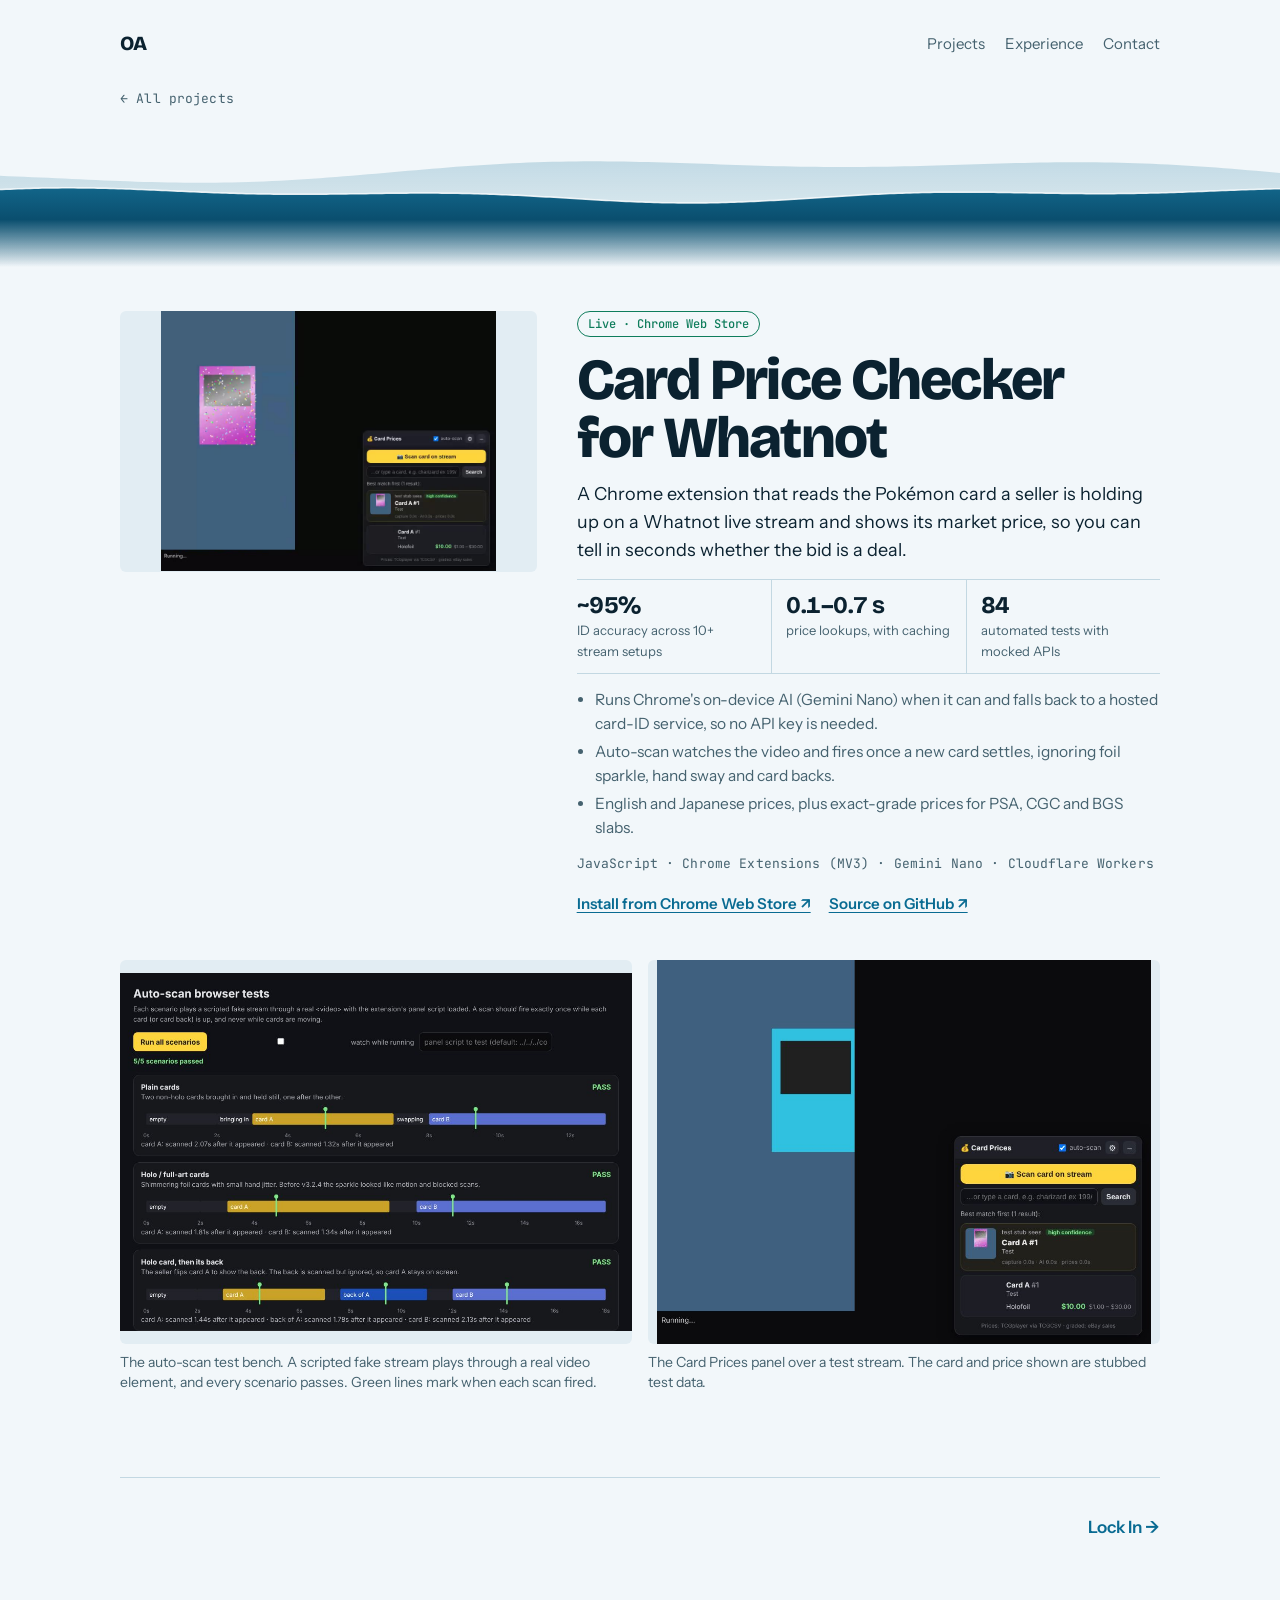
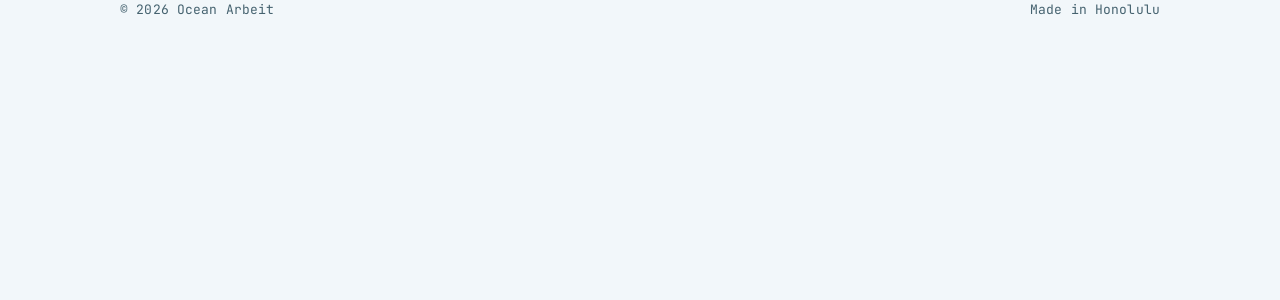
==== pricechecker.html @ 44af9f53 "Split projects onto their own pages The index's Work section becomes a three-card grid linking to pr" ====
<!doctype html>
<html lang="en">
<head>
<meta charset="utf-8">
<meta name="viewport" content="width=device-width, initial-scale=1, viewport-fit=cover">
<title>Card Price Checker · Ocean Arbeit</title>
<meta name="description" content="A Chrome extension that reads the Pokémon card on a Whatnot live stream and shows its market price.">
<link rel="preconnect" href="https://fonts.googleapis.com">
<link rel="preconnect" href="https://fonts.gstatic.com" crossorigin>
<link rel="stylesheet" href="https://fonts.googleapis.com/css2?family=Bricolage+Grotesque:opsz,wght@12..96,500;12..96,700;12..96,800&family=Instrument+Sans:wght@400;500;600&family=JetBrains+Mono:wght@400;500&display=swap">
<link rel="stylesheet" href="assets/site.css">
</head>
<body>
<div class="wrap">
  <header class="top">
    <a class="mark" href="index.html" aria-label="Ocean Arbeit, home">OA</a>
    <nav class="nav" aria-label="Sections">
      <a href="index.html#work">Projects</a>
      <a href="index.html#experience">Experience</a>
      <a href="index.html#contact">Contact</a>
    </nav>
  </header>
  <div class="crumb mono"><a href="index.html#work">← All projects</a></div>
</div>

<div class="sea sea-slim" id="sea" aria-hidden="true">
  <canvas id="sea-canvas"></canvas>
</div>

<div class="wrap">
  <section class="project-page">
      <!-- Card Price Checker -->
      <article class="project">
        <figure class="figure media">
          <video src="assets/pricecheck-demo.mp4" poster="assets/pricecheck-demo-poster.jpg" autoplay muted loop playsinline aria-label="Demo: a holo card appears on a test stream and the Card Prices panel scans it automatically"></video>
        </figure>
        <div class="p-body">
          <div class="p-top">
            <span class="pill live">Live · Chrome Web Store</span>
          </div>
          <h1>Card Price Checker for Whatnot</h1>
          <p class="lede">A Chrome extension that reads the Pokémon card a seller is holding up on a Whatnot live stream and shows its market price, so you can tell in seconds whether the bid is a deal.</p>
          <ul class="facts">
            <li><b>~95%</b><span>ID accuracy across 10+ stream setups</span></li>
            <li><b>0.1–0.7 s</b><span>price lookups, with caching</span></li>
            <li><b>84</b><span>automated tests with mocked APIs</span></li>
          </ul>
          <ul class="detail">
            <li>Runs Chrome's on-device AI (Gemini Nano) when it can and falls back to a hosted card-ID service, so no API key is needed.</li>
            <li>Auto-scan watches the video and fires once a new card settles, ignoring foil sparkle, hand sway and card backs.</li>
            <li>English and Japanese prices, plus exact-grade prices for PSA, CGC and BGS slabs.</li>
          </ul>
          <div class="stack mono">JavaScript · Chrome Extensions (MV3) · Gemini Nano · Cloudflare Workers</div>
          <div class="p-links">
            <a href="https://chromewebstore.google.com/detail/card-price-checker-for-wh/ipnheelahlheggemeckmlbckkbfpjboh">Install from Chrome Web Store ↗</a>
            <a href="https://github.com/OceanAKA/WhatnotPriceChecker">Source on GitHub ↗</a>
          </div>
        </div>
        <div class="gallery cols-2">
          <figure class="shot">
            <button class="zoom" type="button" aria-label="Enlarge: auto-scan test results"><img src="assets/pricecheck-bench.jpg" alt="Auto-scan browser test results: 5 of 5 scenarios passed, with timelines marking when each scan fired" width="1000" height="700"></button>
            <figcaption>The auto-scan test bench. A scripted fake stream plays through a real video element, and every scenario passes. Green lines mark when each scan fired.</figcaption>
          </figure>
          <figure class="shot">
            <button class="zoom" type="button" aria-label="Enlarge: Card Prices panel"><img src="assets/pricecheck-panel.jpg" alt="The Card Prices panel beside a test stream, showing a matched card and its price" width="900" height="700"></button>
            <figcaption>The Card Prices panel over a test stream. The card and price shown are stubbed test data.</figcaption>
          </figure>
        </div>
      </article>
  </section>

  <nav class="pager" aria-label="More projects">
    <span></span>
    <a href="lockin.html">Lock In →</a>
  </nav>

  <footer class="mono">
    <span>© 2026 Ocean Arbeit</span>
    <span id="floor">Made in Honolulu</span>
  </footer>
</div>

<div class="depth mono" id="depth" aria-hidden="true">▼ 0 m</div>

<dialog class="lightbox" id="lightbox" aria-label="Enlarged screenshot">
  <figure><img id="lightbox-img" alt=""><figcaption id="lightbox-cap"></figcaption></figure>
  <button class="close" id="lightbox-close" type="button" aria-label="Close">×</button>
</dialog>

<script src="assets/ocean.js"></script>
</body>
</html>
---- assets/site.css ----
/* Layout: one 1120px column; hero over an animated sea band, work rows, experience list, contact. Theme: shoreline — pale sea-glass light theme, deep-water dark theme. */
:root {
  --bg: #F2F7FA;
  --surface: #E2EDF3;
  --line: #C3D8E2;
  --fg: #0B2230;
  --muted: #45626F;
  --accent: #096B92;
  --accent-soft: #CFE6F0;
  --warm: #BE4B33;
  --ok: #0F7D5C;
  --bg-deep: #C8DCEA;
  --spark: rgba(10, 90, 130, 0.6);
  --kelp-1: #2F7D5B;
  --kelp-2: #45936B;
  --sea-back: rgba(9, 107, 146, 0.20);
  --sea-front-a: #19789F;
  --sea-front-b: #0A4E6E;
  --foam: rgba(255, 255, 255, 0.85);
  --font-display: "Bricolage Grotesque", "Avenir Next", "Segoe UI", system-ui, sans-serif;
  --font-body: "Instrument Sans", "Helvetica Neue", "Segoe UI", system-ui, sans-serif;
  --font-mono: "JetBrains Mono", ui-monospace, "SFMono-Regular", Menlo, Consolas, monospace;
}
@media (prefers-color-scheme: dark) {
  :root:not([data-theme="light"]) {
    --bg: #06121C; --surface: #0C1F2D; --line: #1C3A4D; --fg: #DCEBF3; --muted: #92AFC0;
    --accent: #4FC3E8; --accent-soft: #0E3345; --warm: #F2936C; --ok: #5BD6A8;
    --bg-deep: #01060C;
    --spark: rgba(140, 235, 255, 0.85);
    --kelp-1: #1E5C45;
    --kelp-2: #2E7E5B;
    --sea-back: rgba(79, 195, 232, 0.13); --sea-front-a: #11425D; --sea-front-b: #081F2E; --foam: rgba(126, 206, 235, 0.55);
    color-scheme: dark;
  }
}
:root[data-theme="dark"] {
  --bg: #06121C; --surface: #0C1F2D; --line: #1C3A4D; --fg: #DCEBF3; --muted: #92AFC0;
  --accent: #4FC3E8; --accent-soft: #0E3345; --warm: #F2936C; --ok: #5BD6A8;
  --bg-deep: #01060C;
  --spark: rgba(140, 235, 255, 0.85);
  --kelp-1: #1E5C45;
  --kelp-2: #2E7E5B;
  --sea-back: rgba(79, 195, 232, 0.13); --sea-front-a: #11425D; --sea-front-b: #081F2E; --foam: rgba(126, 206, 235, 0.55);
  color-scheme: dark;
}

* { box-sizing: border-box; }
html, body { margin: 0; overflow-x: clip; }
html { scrollbar-width: none; }
html::-webkit-scrollbar, body::-webkit-scrollbar { display: none; }
body {
  background: var(--bg);
  transition: background-color 0.3s linear;
  color: var(--fg);
  font-family: var(--font-body);
  font-size: 17px;
  line-height: 1.55;
  -webkit-font-smoothing: antialiased;
}
/* Krillion-style descent: the page darkens with scroll depth (--depth01 set by the gauge) */
@supports (background: color-mix(in oklab, red 50%, blue)) {
  body { background: color-mix(in oklab, var(--bg-deep) calc(var(--depth01, 0) * 100%), var(--bg)); }
}
a { color: var(--accent); text-underline-offset: 3px; text-decoration-thickness: 1px; }
a:hover { text-decoration-thickness: 2px; }
:focus-visible { outline: 2px solid var(--accent); outline-offset: 3px; border-radius: 3px; }
h1, h2, h3 { font-family: var(--font-display); text-wrap: balance; margin: 0; }
p { margin: 0; }

.wrap {
  max-width: 1120px;
  margin: 0 auto;
  padding-left: max(16px, env(safe-area-inset-left, 0px));
  padding-right: max(16px, env(safe-area-inset-right, 0px));
}
@media (min-width: 720px) {
  .wrap { padding-left: max(40px, env(safe-area-inset-left, 0px)); padding-right: max(40px, env(safe-area-inset-right, 0px)); }
}

.mono { font-family: var(--font-mono); font-size: 13px; letter-spacing: 0.01em; }
.label {
  font-family: var(--font-mono);
  font-size: 12px;
  text-transform: uppercase;
  letter-spacing: 0.12em;
  color: var(--muted);
}

/* Top bar */
.top { padding-block: 22px; display: flex; justify-content: space-between; align-items: center; gap: 16px; flex-wrap: wrap; }
.mark { font-family: var(--font-display); font-weight: 800; font-size: 20px; color: var(--fg); text-decoration: none; letter-spacing: -0.02em; }
.nav { display: flex; gap: 20px; flex-wrap: wrap; }
.nav a { color: var(--muted); text-decoration: none; font-size: 15px; padding-block: 10px; }
.nav a:hover { color: var(--fg); }

/* Hero */
.hero {
  display: grid;
  grid-template-columns: minmax(0, 1.55fr) minmax(0, 1fr);
  gap: 56px;
  align-items: end;
  padding-block: 56px 40px;
}
.hero h1 {
  font-size: clamp(56px, 10vw, 128px);
  font-weight: 800;
  line-height: 0.9;
  letter-spacing: -0.045em;
}
.hero h1 span { display: block; color: var(--accent); }
.intro { margin-top: 28px; font-size: 20px; max-width: 34ch; color: var(--fg); }
.intro strong { font-weight: 600; }
.hero-links { margin-top: 28px; display: flex; gap: 12px; flex-wrap: wrap; }
.btn {
  display: inline-flex; align-items: center; gap: 8px;
  min-height: 44px; padding: 0 18px;
  border-radius: 999px;
  font-weight: 600; font-size: 15px;
  text-decoration: none;
  border: 1px solid var(--line);
  color: var(--fg);
  background: transparent;
  cursor: pointer;
  font-family: var(--font-body);
}
.btn:hover { border-color: var(--fg); }
.btn.primary { background: var(--fg); color: var(--bg); border-color: var(--fg); }
.btn.primary:hover { background: var(--accent); border-color: var(--accent); }
.btn svg { width: 16px; height: 16px; }

.field {
  border: 1px solid var(--line);
  border-radius: 6px;
  background: var(--surface);
  padding: 20px 22px;
  display: grid;
  grid-template-columns: auto minmax(0, 1fr);
  column-gap: 18px;
  row-gap: 12px;
  font-size: 15px;
}
.field dt { font-family: var(--font-mono); font-size: 12px; text-transform: uppercase; letter-spacing: 0.1em; color: var(--muted); padding-top: 3px; }
.field dd { margin: 0; min-width: 0; }
.field .sub { color: var(--muted); font-size: 13px; font-family: var(--font-mono); }
.status { display: inline-flex; align-items: center; gap: 8px; font-weight: 600; color: var(--ok); }
.status::before { content: ""; width: 8px; height: 8px; border-radius: 50%; background: var(--ok); box-shadow: 0 0 0 4px color-mix(in srgb, var(--ok) 22%, transparent); }
#clock { font-variant-numeric: tabular-nums; }

/* The sea: a full-bleed animated water band under the hero. Pointer strokes ripple it; a press splashes. */
.sea {
  position: relative;
  height: 200px;
  touch-action: pan-y; /* vertical scroll still works over the water on touch */
}
.sea canvas { position: absolute; inset: 0; width: 100%; height: 100%; display: block; cursor: pointer; }
.sea .hint {
  position: absolute; right: max(18px, env(safe-area-inset-right, 0px)); top: 6px;
  font-family: var(--font-mono); font-size: 11px; letter-spacing: 0.1em; text-transform: uppercase;
  color: var(--muted); pointer-events: none;
}

/* The deep: full-page layer for drops, zone animals and bioluminescence */
#deep-canvas { position: absolute; top: 0; left: 0; width: 100%; z-index: -1; pointer-events: none; }

/* Depth gauge: stands in for the hidden scrollbar */
.depth {
  position: fixed; right: 10px; top: 50%;
  transform: translateY(-50%);
  writing-mode: vertical-rl;
  font-family: var(--font-mono); font-size: 11px; letter-spacing: 0.12em;
  color: var(--muted);
  opacity: 0; transition: opacity 0.4s ease;
  pointer-events: none; z-index: 5;
  font-variant-numeric: tabular-nums;
}
.depth[data-on="true"] { opacity: 0.85; }

/* Wave rule between sections */
.wave-rule { color: var(--line); height: 12px; }
.wave-rule svg { width: 100%; height: 100%; display: block; }
.wave-rule path { stroke: currentColor; fill: none; stroke-width: 1.5; vector-effect: non-scaling-stroke; }

/* Sections */
section { padding-block: 80px 24px; }
#work { padding-top: 56px; }
.sec-head { display: flex; justify-content: space-between; align-items: baseline; gap: 16px; flex-wrap: wrap; margin-bottom: 40px; }
.sec-head h2 { font-size: clamp(32px, 5vw, 48px); font-weight: 700; letter-spacing: -0.03em; line-height: 1; }

/* Work */
.work { display: flex; flex-direction: column; gap: 32px; }
.project {
  display: grid;
  grid-template-columns: minmax(0, 5fr) minmax(0, 7fr);
  gap: 40px;
  padding-bottom: 32px;
  border-bottom: 1px solid var(--line);
}
.project:last-child { border-bottom: 0; }
.figure {
  background: var(--surface);
  border-radius: 6px;
  aspect-ratio: 16 / 10;
  max-width: 100%;
  display: flex;
  align-items: center;
  justify-content: center;
  overflow: hidden;
}
.figure.media { margin: 0; padding: 0; }
.figure video, .figure img { width: 100%; height: 100%; object-fit: contain; display: block; }
.figure video.phone { width: auto; max-width: 100%; height: calc(100% - 32px); border-radius: 18px; border: 1px solid var(--line); background: #fff; }
.figure .zoom { width: 100%; height: 100%; }
.figure .zoom img { object-fit: cover; }

.gallery { grid-column: 1 / -1; display: grid; gap: 16px; }
.figure.tall { aspect-ratio: 1 / 1; }
.gallery.cols-3 .shot .zoom { aspect-ratio: 3 / 4; }
.gallery.cols-2 { grid-template-columns: repeat(2, minmax(0, 1fr)); }
.gallery.cols-3 { grid-template-columns: repeat(3, minmax(0, 1fr)); }
.gallery.cols-4 { grid-template-columns: repeat(4, minmax(0, 1fr)); }
.shot { margin: 0; display: flex; flex-direction: column; gap: 8px; min-width: 0; }
.shot .zoom, .shot video { aspect-ratio: 4 / 3; max-width: 100%; width: 100%; background: var(--surface); border-radius: 6px; }
.shot video { object-fit: cover; display: block; }
.shot img { width: 100%; height: 100%; object-fit: contain; display: block; }
.shot figcaption { font-size: 14px; color: var(--muted); line-height: 1.45; }
.zoom { position: relative; display: block; padding: 0; border: 0; margin: 0; cursor: zoom-in; overflow: hidden; background: var(--surface); border-radius: 6px; }
.zoom img { position: absolute; inset: 0; transition: transform 0.4s ease; }
.zoom:hover img { transform: scale(1.03); }

.lightbox { border: 0; padding: 0; background: transparent; max-width: min(1200px, calc(100vw - 32px)); max-height: calc(100vh - 32px); overflow: visible; }
.lightbox::backdrop { background: rgba(3, 12, 19, 0.88); }
.lightbox figure { margin: 0; display: flex; flex-direction: column; gap: 10px; align-items: center; }
.lightbox img { max-width: 100%; max-height: calc(100vh - 120px); width: auto; height: auto; border-radius: 6px; display: block; }
.lightbox figcaption { color: #DCEBF3; font-size: 15px; max-width: 70ch; text-align: center; }
.lightbox .close { position: absolute; top: -8px; right: -8px; width: 44px; height: 44px; border-radius: 50%; border: 0; background: #DCEBF3; color: #06121C; font-size: 22px; line-height: 1; cursor: pointer; }

.p-body { display: flex; flex-direction: column; gap: 14px; min-width: 0; }
.p-top { display: flex; align-items: center; gap: 10px; flex-wrap: wrap; }
.pill {
  font-family: var(--font-mono); font-size: 12px; font-weight: 500;
  padding: 3px 10px; border-radius: 999px;
  border: 1px solid currentColor;
  line-height: 1.5;
}
.pill.live { color: var(--ok); }
.pill.beta { color: var(--warm); }
.project h3 { font-size: 30px; font-weight: 700; letter-spacing: -0.02em; line-height: 1.1; }
.project .lede { font-size: 18px; max-width: 58ch; }
.facts { list-style: none; margin: 0; padding: 0; display: grid; grid-template-columns: repeat(3, minmax(0, 1fr)); gap: 0; border-top: 1px solid var(--line); border-bottom: 1px solid var(--line); }
.facts li { padding: 12px 14px 12px 0; display: flex; flex-direction: column; gap: 2px; }
.facts li + li { padding-left: 14px; border-left: 1px solid var(--line); }
.facts b { font-family: var(--font-display); font-size: 24px; font-weight: 700; letter-spacing: -0.02em; font-variant-numeric: tabular-nums; line-height: 1.1; }
.facts span { font-size: 13px; color: var(--muted); }
.detail { margin: 0; padding-left: 18px; color: var(--muted); font-size: 15.5px; display: flex; flex-direction: column; gap: 4px; max-width: 64ch; }
.stack { display: flex; flex-wrap: wrap; gap: 6px 14px; color: var(--muted); }
.p-links { display: flex; gap: 18px; flex-wrap: wrap; font-weight: 600; font-size: 15px; }
.p-links a { display: inline-flex; align-items: center; gap: 6px; min-height: 32px; }

/* Experience */
.split { display: grid; grid-template-columns: minmax(0, 7fr) minmax(0, 4fr); gap: 64px; }
.timeline { list-style: none; margin: 0; padding: 0; display: flex; flex-direction: column; }
.timeline li { display: grid; grid-template-columns: 150px minmax(0, 1fr); gap: 20px; padding-block: 20px; border-top: 1px solid var(--line); }
.timeline li:last-child { border-bottom: 1px solid var(--line); }
.when { font-family: var(--font-mono); font-size: 13px; color: var(--muted); font-variant-numeric: tabular-nums; padding-top: 3px; }
.timeline h3 { font-family: var(--font-body); font-size: 18px; font-weight: 600; line-height: 1.3; }
.timeline .org { color: var(--muted); font-size: 15px; }
.timeline p { margin-top: 8px; font-size: 15.5px; max-width: 60ch; }

.side { display: flex; flex-direction: column; gap: 40px; }
.side h3 { font-size: 22px; font-weight: 700; letter-spacing: -0.01em; margin-bottom: 12px; }
.edu p { font-size: 15.5px; }
.edu .course { margin-top: 10px; color: var(--muted); font-size: 14.5px; }
.skills { display: flex; flex-direction: column; gap: 16px; }
.skills .label { margin-bottom: 6px; }
.chips { display: flex; flex-wrap: wrap; gap: 6px; }
.chip { font-size: 14px; padding: 4px 10px; border-radius: 4px; background: var(--surface); border: 1px solid var(--line); }

/* Contact */
.contact { padding-block: 96px 64px; }
.contact-box { display: grid; grid-template-columns: minmax(0, 1.2fr) minmax(0, 1fr); gap: 48px; align-items: end; border-top: 3px solid var(--fg); padding-top: 40px; }
.contact h2 { font-size: clamp(40px, 7vw, 80px); font-weight: 800; letter-spacing: -0.04em; line-height: 0.95; }
.contact p { margin-top: 18px; color: var(--muted); font-size: 18px; max-width: 40ch; }
.reach { display: flex; flex-direction: column; gap: 0; }
.reach-row { display: flex; justify-content: space-between; align-items: center; gap: 12px; padding-block: 14px; border-bottom: 1px solid var(--line); flex-wrap: wrap; }
.reach-row .val { font-size: 17px; font-weight: 500; overflow-wrap: anywhere; min-width: 0; user-select: all; }
.copy { min-height: 36px; padding: 0 14px; font-size: 13px; }
.copy[data-done="true"] { color: var(--ok); border-color: var(--ok); }

footer { padding-block: 24px 48px; color: var(--muted); display: flex; justify-content: space-between; gap: 12px; flex-wrap: wrap; }

/* Motion: one load sequence */
@media (prefers-reduced-motion: no-preference) {
  .rise { animation: rise 0.7s cubic-bezier(.2,.7,.2,1) both; }
  .rise.d1 { animation-delay: 0.08s; } .rise.d2 { animation-delay: 0.16s; } .rise.d3 { animation-delay: 0.24s; }
  @keyframes rise { from { transform: translateY(14px); opacity: 0.001; } to { transform: none; opacity: 1; } }
}

@media (max-width: 860px) {
  .hero { grid-template-columns: minmax(0, 1fr); gap: 40px; padding-block: 32px 56px; }
  .project { grid-template-columns: minmax(0, 1fr); gap: 20px; }
  .split { grid-template-columns: minmax(0, 1fr); gap: 56px; }
  .contact-box { grid-template-columns: minmax(0, 1fr); gap: 32px; }
  .gallery.cols-4 { grid-template-columns: repeat(2, minmax(0, 1fr)); }
}
@media (max-width: 520px) {
  body { font-size: 16px; }
  .intro { font-size: 18px; }
  .facts { grid-template-columns: minmax(0, 1fr); }
  .facts li + li { padding-left: 0; border-left: 0; border-top: 1px solid var(--line); }
  .facts li { flex-direction: row; align-items: baseline; gap: 10px; }
  .timeline li { grid-template-columns: minmax(0, 1fr); gap: 4px; }
  .project h3 { font-size: 26px; }
  section { padding-block: 64px 16px; }
  .sea { height: 130px; }
  .sea .hint { display: none; }
  .depth { right: 4px; }
  .gallery.cols-2 { grid-template-columns: minmax(0, 1fr); }
  .gallery.cols-3 { gap: 10px; }
  .gallery.cols-3 .shot .zoom { aspect-ratio: 9 / 16; }
  .gallery.cols-3 figcaption { font-size: 12.5px; }
  .figure.tall { aspect-ratio: 4 / 5; }
  .gallery { gap: 24px; }
}


/* ---------- Project cards on the index ---------- */
.pcards { display: grid; grid-template-columns: repeat(3, minmax(0, 1fr)); gap: 28px 24px; }
.pcard { display: flex; flex-direction: column; gap: 10px; text-decoration: none; color: var(--fg); min-width: 0; }
.pcard .thumb { aspect-ratio: 16 / 10; max-width: 100%; overflow: hidden; border-radius: 6px; background: var(--surface); display: block; }
.pcard .thumb img { width: 100%; height: 100%; object-fit: cover; display: block; transition: transform 0.4s ease; }
.pcard:hover .thumb img { transform: scale(1.04); }
.pcard .pill { align-self: flex-start; }
.pcard h3 { font-size: 24px; font-weight: 700; letter-spacing: -0.02em; }
.pcard p { color: var(--muted); font-size: 15.5px; max-width: 42ch; }
.pcard .more { font-weight: 600; color: var(--accent); font-size: 15px; margin-top: 2px; }
.pcard:hover .more { text-decoration: underline; text-underline-offset: 3px; }

/* ---------- Project pages ---------- */
.sea-slim { height: 150px; }
.crumb { padding-block: 2px 8px; }
.crumb a { color: var(--muted); text-decoration: none; }
.crumb a:hover { color: var(--fg); }
.project-page { padding-block: 44px 24px; }
.project h1 { font-family: var(--font-display); font-size: clamp(36px, 6vw, 58px); font-weight: 800; letter-spacing: -0.03em; line-height: 1; margin: 0; text-wrap: balance; }
.pager { display: flex; justify-content: space-between; gap: 16px; padding-block: 36px; border-top: 1px solid var(--line); margin-top: 28px; font-weight: 600; }
.pager a { text-decoration: none; }
.pager a:hover { text-decoration: underline; text-underline-offset: 3px; }
@media (max-width: 860px) { .pcards { grid-template-columns: minmax(0, 1fr); } }
@media (max-width: 520px) { .sea-slim { height: 110px; } }
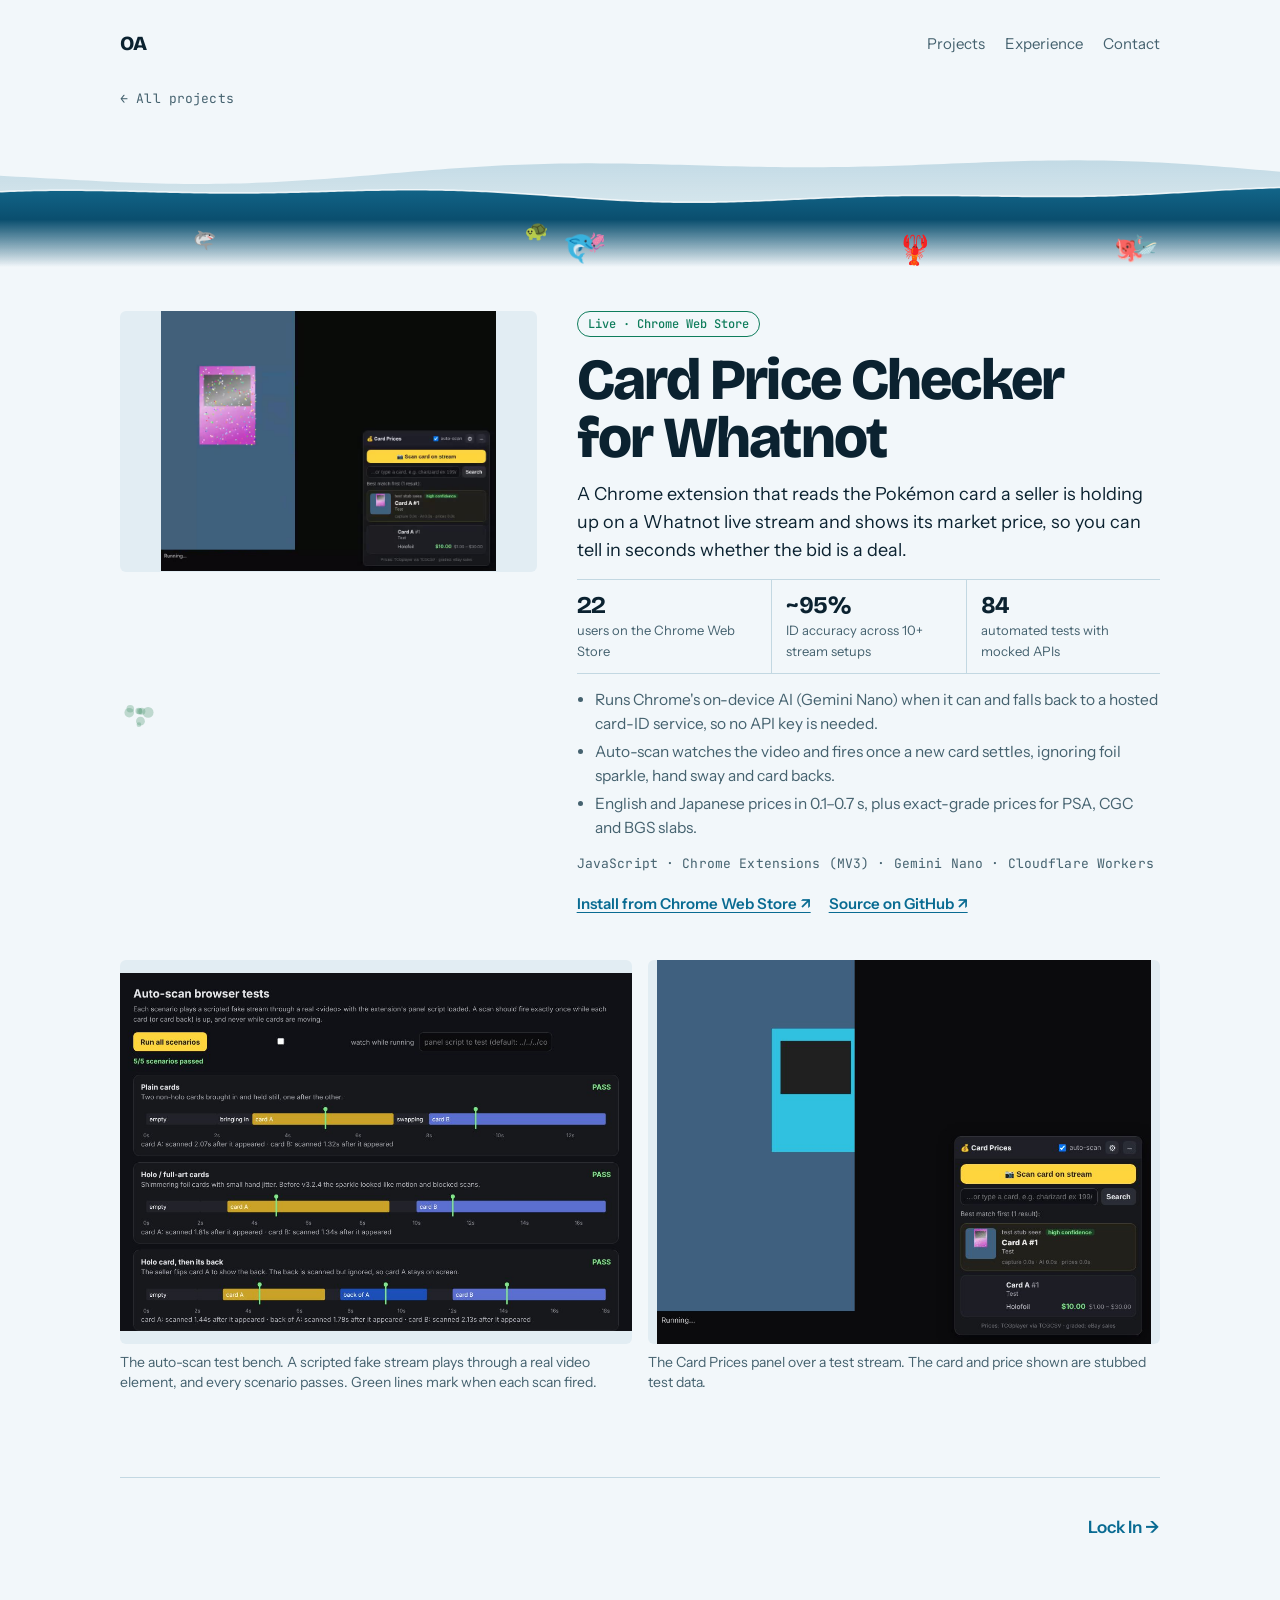
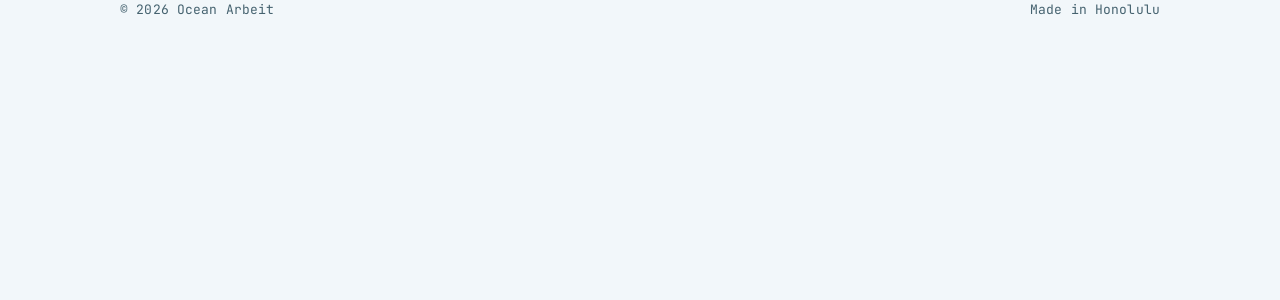
==== commit d316fcda: "Card Price Checker: 22 users on the Chrome Web Store Co-Authored-By: Claude Fable 5 <noreply@anthrop" ====
--- a/pricechecker.html
+++ b/pricechecker.html
@@ -41,14 +41,14 @@
           <h1>Card Price Checker for Whatnot</h1>
           <p class="lede">A Chrome extension that reads the Pokémon card a seller is holding up on a Whatnot live stream and shows its market price, so you can tell in seconds whether the bid is a deal.</p>
           <ul class="facts">
+            <li><b>22</b><span>users on the Chrome Web Store</span></li>
             <li><b>~95%</b><span>ID accuracy across 10+ stream setups</span></li>
-            <li><b>0.1–0.7 s</b><span>price lookups, with caching</span></li>
             <li><b>84</b><span>automated tests with mocked APIs</span></li>
           </ul>
           <ul class="detail">
             <li>Runs Chrome's on-device AI (Gemini Nano) when it can and falls back to a hosted card-ID service, so no API key is needed.</li>
             <li>Auto-scan watches the video and fires once a new card settles, ignoring foil sparkle, hand sway and card backs.</li>
-            <li>English and Japanese prices, plus exact-grade prices for PSA, CGC and BGS slabs.</li>
+            <li>English and Japanese prices in 0.1–0.7 s, plus exact-grade prices for PSA, CGC and BGS slabs.</li>
           </ul>
           <div class="stack mono">JavaScript · Chrome Extensions (MV3) · Gemini Nano · Cloudflare Workers</div>
           <div class="p-links">
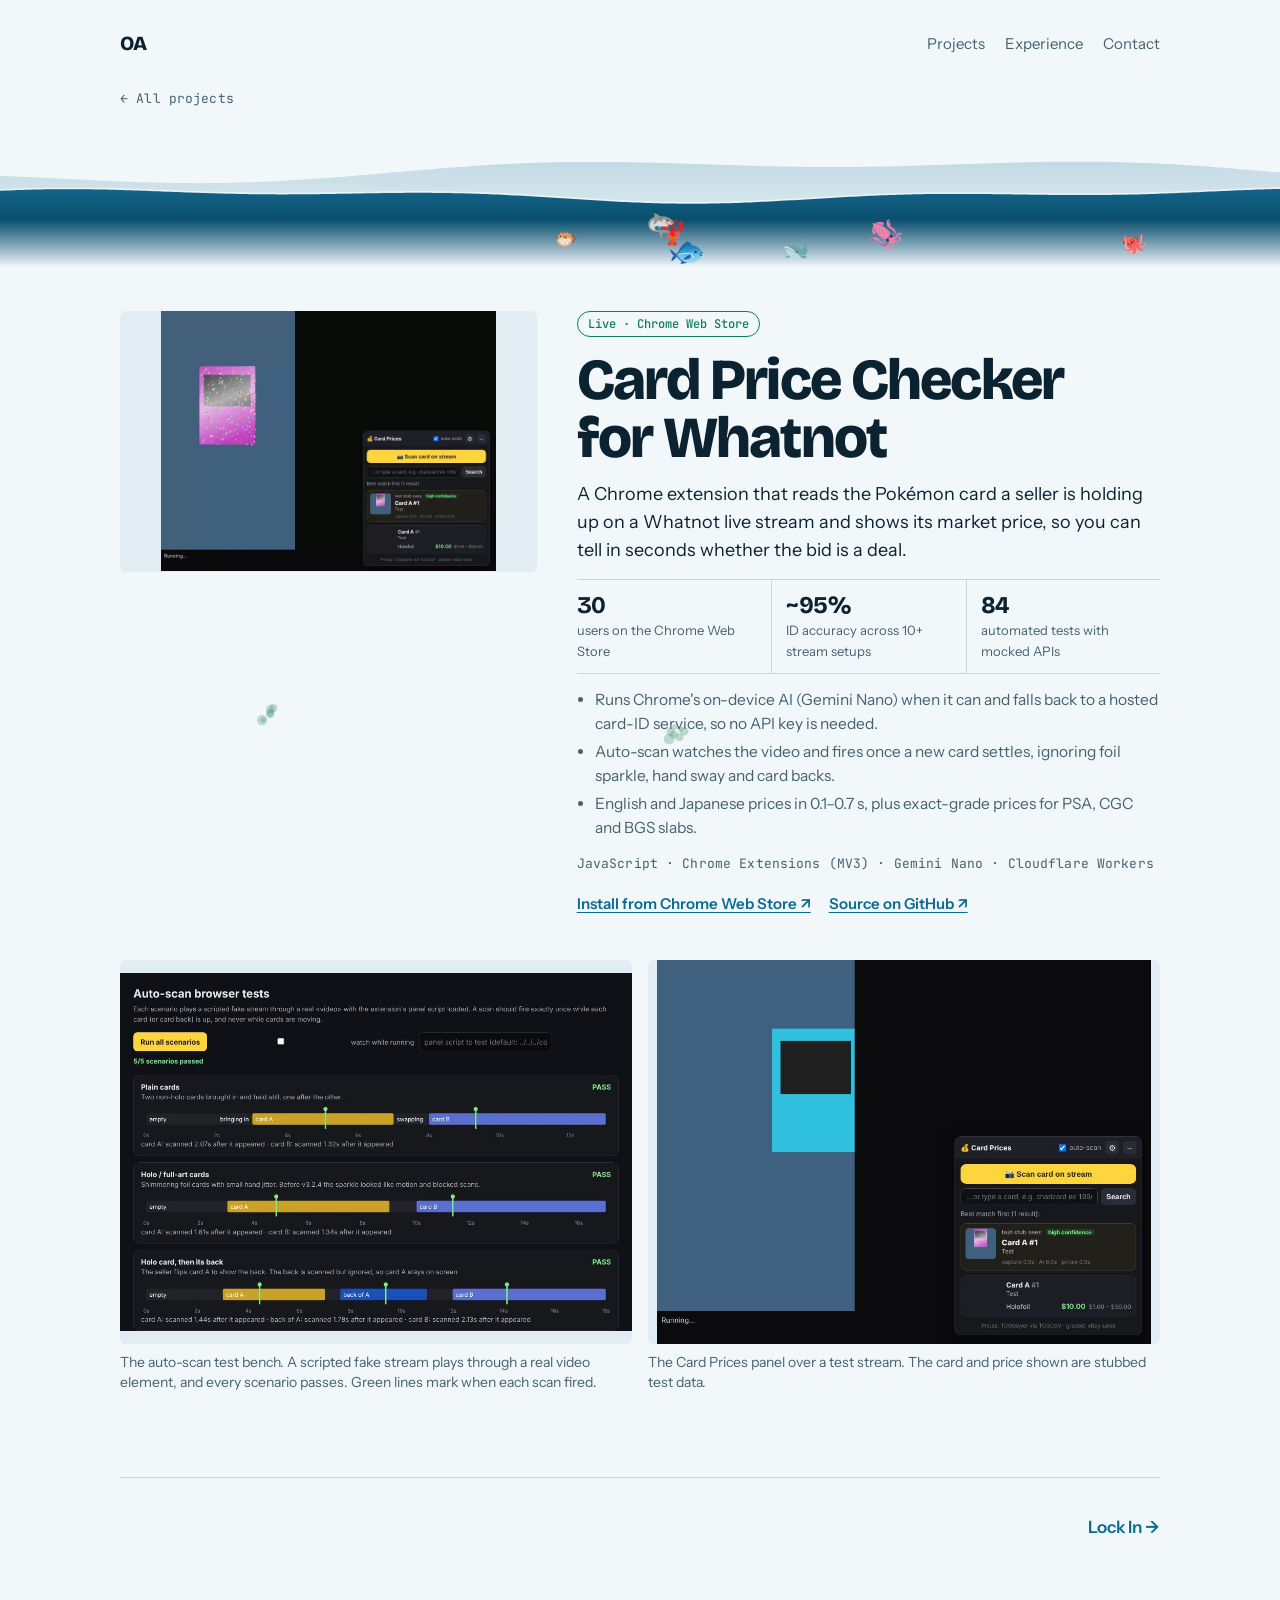
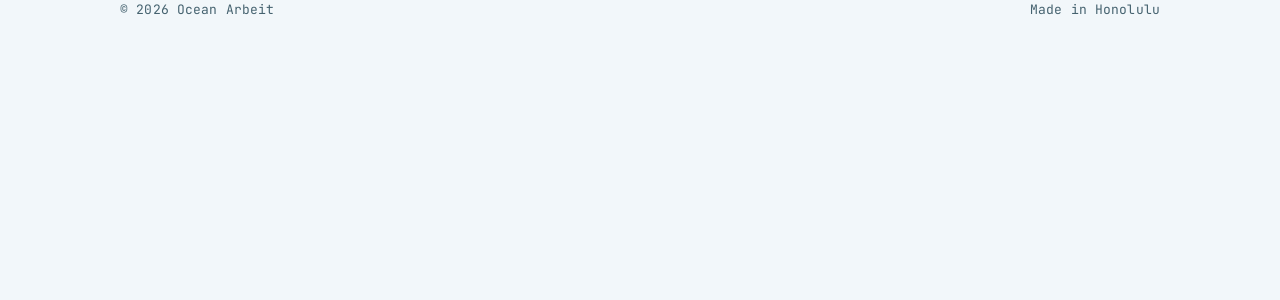
==== commit e10c6c53: "Card Price Checker: 30 users on the Chrome Web Store Co-Authored-By: Claude Opus 5.5 <noreply@anthro" ====
--- a/pricechecker.html
+++ b/pricechecker.html
@@ -41,7 +41,7 @@
           <h1>Card Price Checker for Whatnot</h1>
           <p class="lede">A Chrome extension that reads the Pokémon card a seller is holding up on a Whatnot live stream and shows its market price, so you can tell in seconds whether the bid is a deal.</p>
           <ul class="facts">
-            <li><b>22</b><span>users on the Chrome Web Store</span></li>
+            <li><b>30</b><span>users on the Chrome Web Store</span></li>
             <li><b>~95%</b><span>ID accuracy across 10+ stream setups</span></li>
             <li><b>84</b><span>automated tests with mocked APIs</span></li>
           </ul>
